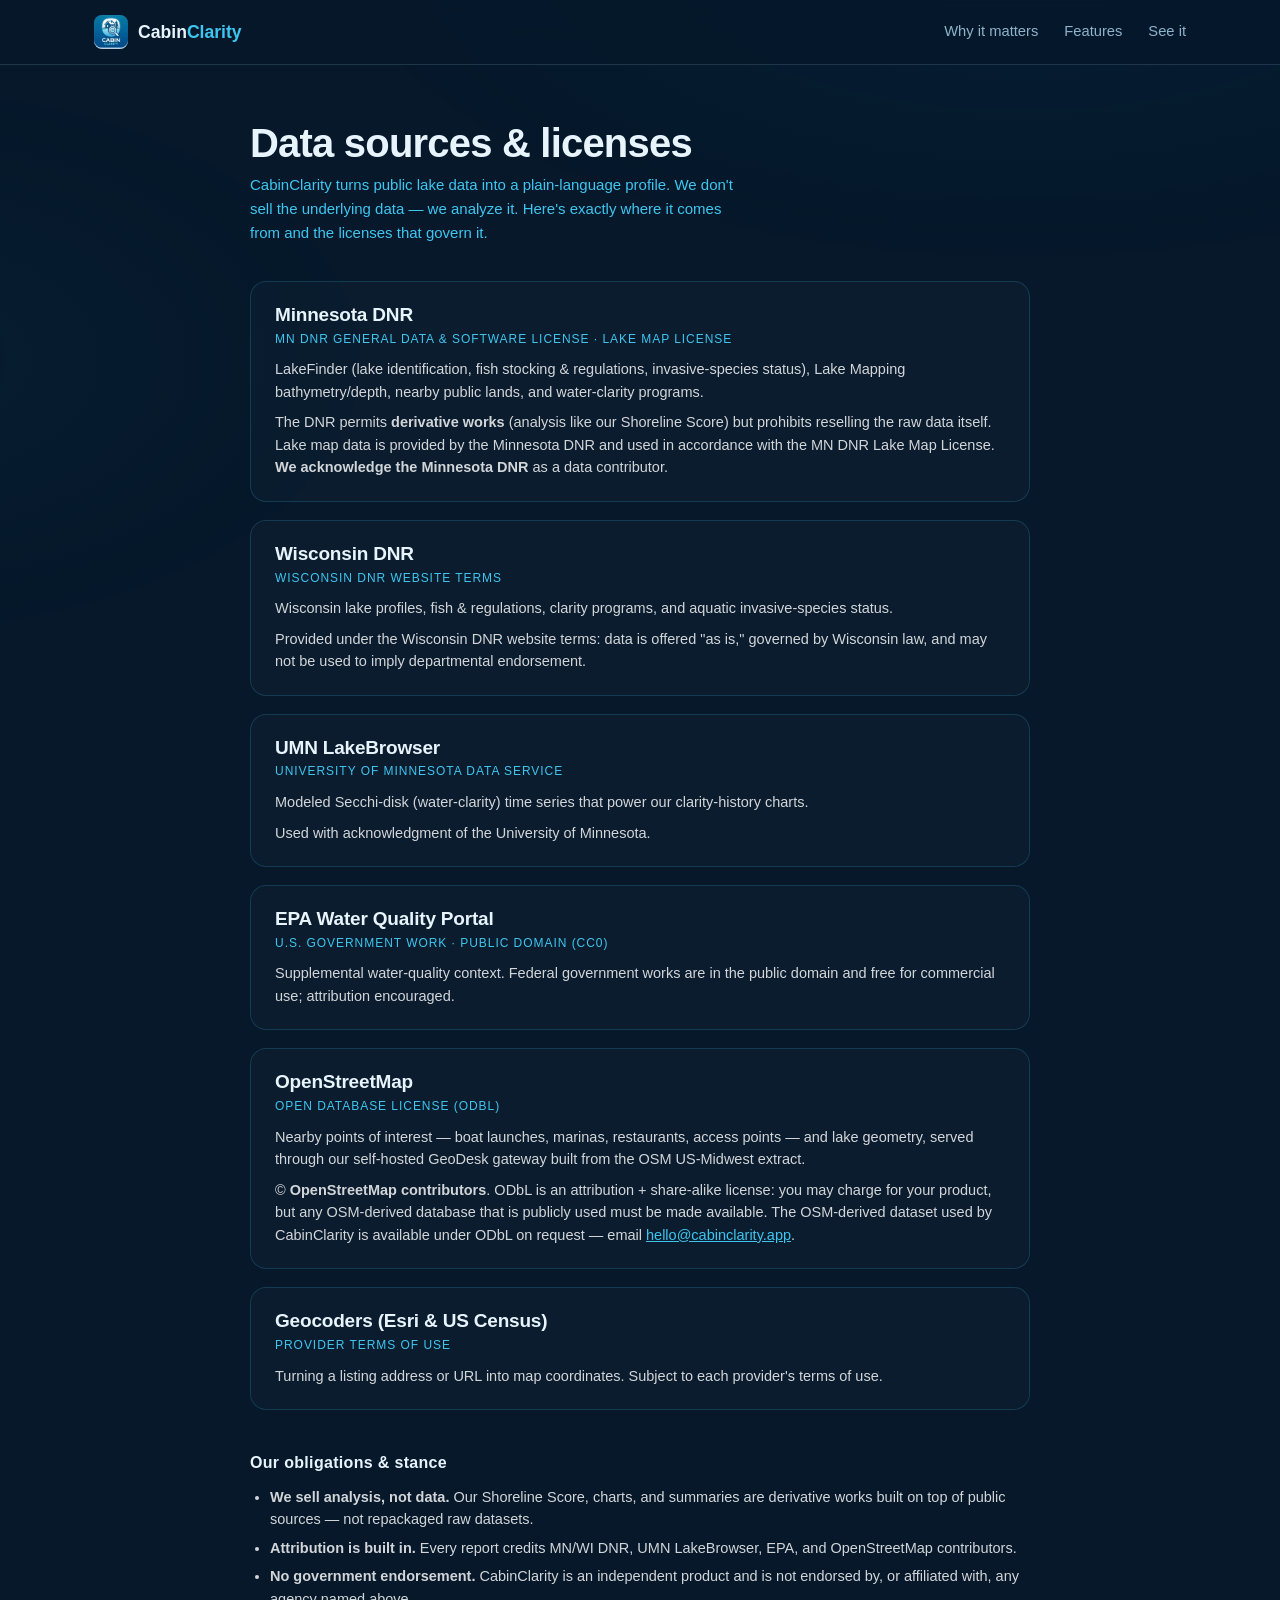
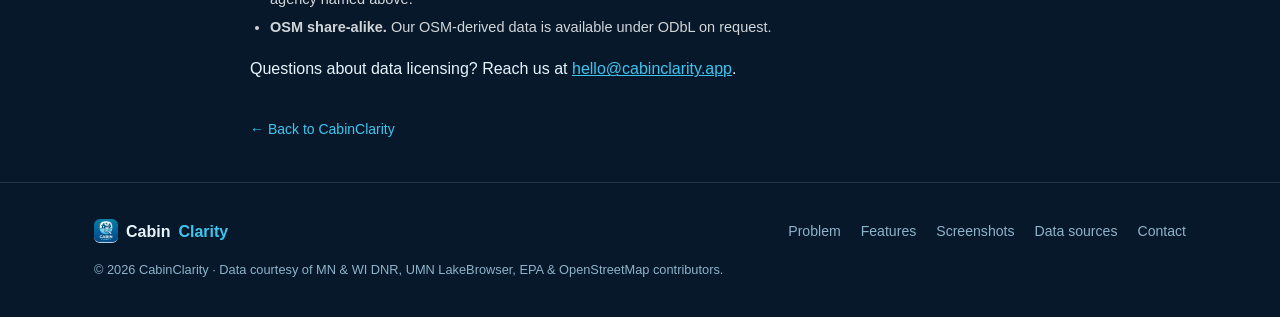
==== data-sources.html @ dcdeb523 "Add data-source attributions + Data sources & licenses page - Hero line, "Data from" strip, and foot" ====
<!doctype html>
<html lang="en" class="no-js">
  <head>
    <meta charset="UTF-8" />
    <meta
      name="viewport"
      content="width=device-width, initial-scale=1.0, viewport-fit=cover"
    />
    <title>Data sources &amp; licenses — CabinClarity</title>
    <meta
      name="description"
      content="Where CabinClarity gets its lake data, the licenses that govern it, and how we attribute and acknowledge each source."
    />
    <meta property="og:title" content="Data sources &amp; licenses — CabinClarity" />
    <meta
      property="og:description"
      content="Where CabinClarity gets its lake data and the licenses that govern it."
    />
    <meta property="og:type" content="website" />
    <meta property="og:url" content="https://cabinclarity.app/data-sources.html" />
    <meta
      property="og:image"
      content="https://cabinclarity.app/assets/icon.png"
    />
    <meta property="og:site_name" content="CabinClarity" />
    <link rel="canonical" href="https://cabinclarity.app/data-sources.html" />
    <link rel="icon" href="assets/favicon.png" type="image/png" />
    <link rel="apple-touch-icon" href="assets/icon.png" />
    <link rel="stylesheet" href="style.css" />
    <style>
      .doc {
        max-width: 820px;
        margin: 0 auto;
        padding: 56px 20px 40px;
      }
      .doc h1 {
        font-size: clamp(28px, 5vw, 40px);
        line-height: 1.1;
        margin: 0 0 8px;
        letter-spacing: -0.02em;
      }
      .doc .lede {
        color: var(--cyan, #3ec6f0);
        font-size: 15px;
        margin: 0 0 36px;
      }
      .source {
        border: 1px solid rgba(62, 198, 240, 0.18);
        border-radius: 16px;
        padding: 22px 24px;
        margin: 0 0 18px;
        background: rgba(255, 255, 255, 0.02);
      }
      .source h2 {
        margin: 0 0 4px;
        font-size: 19px;
        letter-spacing: -0.01em;
      }
      .source .lic {
        font-size: 12px;
        text-transform: uppercase;
        letter-spacing: 0.08em;
        color: var(--cyan, #3ec6f0);
        margin: 0 0 10px;
      }
      .source p {
        margin: 0 0 8px;
        font-size: 14.5px;
        line-height: 1.55;
        color: rgba(255, 255, 255, 0.82);
      }
      .source p:last-child {
        margin-bottom: 0;
      }
      .doc h3 {
        margin: 40px 0 10px;
        font-size: 16px;
        letter-spacing: 0.02em;
      }
      .doc ul {
        margin: 0 0 18px;
        padding-left: 20px;
      }
      .doc li {
        font-size: 14.5px;
        line-height: 1.55;
        color: rgba(255, 255, 255, 0.82);
        margin-bottom: 6px;
      }
      .doc a {
        color: var(--cyan, #3ec6f0);
      }
      .back {
        display: inline-block;
        margin-top: 36px;
        color: var(--cyan, #3ec6f0);
        font-size: 14px;
        text-decoration: none;
      }
    </style>
  </head>
  <body>
    <div class="noise" aria-hidden="true"></div>

    <header class="nav reveal">
      <div class="nav-inner container">
        <a class="brand" href="index.html" aria-label="CabinClarity home">
          <img
            src="assets/icon.png"
            alt=""
            width="34"
            height="34"
            class="brand-icon"
          />
          <span>Cabin<b>Clarity</b></span>
        </a>
        <nav aria-label="Primary">
          <a href="index.html#problem">Why it matters</a>
          <a href="index.html#features">Features</a>
          <a href="index.html#screens">See it</a>
        </nav>
      </div>
    </header>

    <main>
      <article class="doc">
        <h1>Data sources &amp; licenses</h1>
        <p class="lede">
          CabinClarity turns public lake data into a plain-language profile. We
          don't sell the underlying data — we analyze it. Here's exactly where
          it comes from and the licenses that govern it.
        </p>

        <section class="source">
          <h2>Minnesota DNR</h2>
          <p class="lic">MN DNR General Data &amp; Software License · Lake Map License</p>
          <p>
            LakeFinder (lake identification, fish stocking &amp; regulations,
            invasive-species status), Lake Mapping bathymetry/depth, nearby
            public lands, and water-clarity programs.
          </p>
          <p>
            The DNR permits <strong>derivative works</strong> (analysis like our
            Shoreline Score) but prohibits reselling the raw data itself. Lake
            map data is provided by the Minnesota DNR and used in accordance with
            the MN DNR Lake Map License. <strong>We acknowledge the Minnesota
            DNR</strong> as a data contributor.
          </p>
        </section>

        <section class="source">
          <h2>Wisconsin DNR</h2>
          <p class="lic">Wisconsin DNR website terms</p>
          <p>
            Wisconsin lake profiles, fish &amp; regulations, clarity programs,
            and aquatic invasive-species status.
          </p>
          <p>
            Provided under the Wisconsin DNR website terms: data is offered "as
            is," governed by Wisconsin law, and may not be used to imply
            departmental endorsement.
          </p>
        </section>

        <section class="source">
          <h2>UMN LakeBrowser</h2>
          <p class="lic">University of Minnesota data service</p>
          <p>
            Modeled Secchi-disk (water-clarity) time series that power our
            clarity-history charts.
          </p>
          <p>Used with acknowledgment of the University of Minnesota.</p>
        </section>

        <section class="source">
          <h2>EPA Water Quality Portal</h2>
          <p class="lic">U.S. Government work · public domain (CC0)</p>
          <p>
            Supplemental water-quality context. Federal government works are in
            the public domain and free for commercial use; attribution encouraged.
          </p>
        </section>

        <section class="source">
          <h2>OpenStreetMap</h2>
          <p class="lic">Open Database License (ODbL)</p>
          <p>
            Nearby points of interest — boat launches, marinas, restaurants,
            access points — and lake geometry, served through our self-hosted
            GeoDesk gateway built from the OSM US-Midwest extract.
          </p>
          <p>
            © <strong>OpenStreetMap contributors</strong>. ODbL is an
            attribution + share-alike license: you may charge for your product,
            but any OSM-derived database that is publicly used must be made
            available. The OSM-derived dataset used by CabinClarity is available
            under ODbL on request — email
            <a href="mailto:hello@cabinclarity.app">hello@cabinclarity.app</a>.
          </p>
        </section>

        <section class="source">
          <h2>Geocoders (Esri &amp; US Census)</h2>
          <p class="lic">Provider terms of use</p>
          <p>
            Turning a listing address or URL into map coordinates. Subject to
            each provider's terms of use.
          </p>
        </section>

        <h3>Our obligations &amp; stance</h3>
        <ul>
          <li>
            <strong>We sell analysis, not data.</strong> Our Shoreline Score,
            charts, and summaries are derivative works built on top of public
            sources — not repackaged raw datasets.
          </li>
          <li>
            <strong>Attribution is built in.</strong> Every report credits MN/WI
            DNR, UMN LakeBrowser, EPA, and OpenStreetMap contributors.
          </li>
          <li>
            <strong>No government endorsement.</strong> CabinClarity is an
            independent product and is not endorsed by, or affiliated with, any
            agency named above.
          </li>
          <li>
            <strong>OSM share-alike.</strong> Our OSM-derived data is available
            under ODbL on request.
          </li>
        </ul>

        <p>
          Questions about data licensing? Reach us at
          <a href="mailto:hello@cabinclarity.app">hello@cabinclarity.app</a>.
        </p>

        <a class="back" href="index.html">← Back to CabinClarity</a>
      </article>
    </main>

    <footer class="footer">
      <div class="container footer-inner">
        <div class="footer-brand">
          <img src="assets/icon.png" alt="" width="24" height="24" /> Cabin<b
            >Clarity</b
          >
        </div>
        <nav aria-label="Footer">
          <a href="index.html#problem">Problem</a>
          <a href="index.html#features">Features</a>
          <a href="index.html#screens">Screenshots</a>
          <a href="data-sources.html">Data sources</a>
          <a href="mailto:hello@cabinclarity.app">Contact</a>
        </nav>
        <small>
          © 2026 CabinClarity · Data courtesy of MN &amp; WI DNR, UMN
          LakeBrowser, EPA &amp; OpenStreetMap contributors.
        </small>
      </div>
    </footer>
  </body>
</html>
---- style.css ----
/* ============================================================
   CabinClarity marketing site — style.css
   Palette derived from assets/images/icon.png:
     navy    #06182A  (page background, deep water)
     brand   #04639A  (primary blue, icon base)
     cyan    #3EC6F0  (accent, icon highlight)
     ice     #BFE9FF  (subtle text/borders)
   No frameworks. No build step. Pure CSS.
   ============================================================ */

:root {
  --navy: #06182a;
  --navy-2: #0a2440;
  --brand: #04639a;
  --cyan: #3ec6f0;
  --ice: #bfe9ff;
  --text: #e8f4fc;
  --muted: #8fb3c9;
  --glass: rgba(255, 255, 255, 0.04);
  --glass-border: rgba(191, 233, 255, 0.14);
  --danger: #ff6b6b;
  --warn: #ffc24b;
  --radius: 18px;
  --container: 1140px;
  --font:
    -apple-system, BlinkMacSystemFont, "Segoe UI", Roboto, "Helvetica Neue",
    Arial, sans-serif;
}

* {
  margin: 0;
  padding: 0;
  box-sizing: border-box;
}

html {
  scroll-behavior: smooth;
  scroll-padding-top: 84px;
}

@media (prefers-reduced-motion: reduce) {
  html {
    scroll-behavior: auto;
  }
  *,
  *::before,
  *::after {
    animation-duration: 0.01ms !important;
    animation-iteration-count: 1 !important;
    transition-duration: 0.01ms !important;
  }
  .reveal {
    opacity: 1 !important;
    transform: none !important;
  }
}

body {
  font-family: var(--font);
  background: var(--navy);
  color: var(--text);
  line-height: 1.6;
  overflow-x: hidden;
  -webkit-font-smoothing: antialiased;
}

img {
  max-width: 100%;
  display: block;
}

.container {
  max-width: var(--container);
  margin: 0 auto;
  padding: 0 24px;
}
.container.narrow {
  max-width: 800px;
}
.center {
  text-align: center;
}

/* ---------- background texture ---------- */
.noise {
  position: fixed;
  inset: 0;
  z-index: 0;
  pointer-events: none;
  opacity: 0.35;
  background:
    radial-gradient(
      1200px 600px at 80% -10%,
      rgba(4, 99, 154, 0.28),
      transparent 60%
    ),
    radial-gradient(
      900px 500px at -10% 40%,
      rgba(62, 198, 240, 0.1),
      transparent 60%
    );
}

main {
  position: relative;
  z-index: 1;
}

/* ---------- typography ---------- */
h1 {
  font-size: clamp(2.4rem, 5.5vw, 4rem);
  line-height: 1.08;
  letter-spacing: -0.03em;
  font-weight: 800;
}
h2 {
  font-size: clamp(1.8rem, 4vw, 2.6rem);
  line-height: 1.15;
  letter-spacing: -0.02em;
  font-weight: 800;
}
h3 {
  font-size: 1.15rem;
  font-weight: 700;
  letter-spacing: -0.01em;
}

.gradient-text {
  background: linear-gradient(92deg, var(--cyan), var(--ice) 55%, var(--cyan));
  -webkit-background-clip: text;
  background-clip: text;
  -webkit-text-fill-color: transparent;
  color: transparent;
}

.lede {
  font-size: clamp(1.05rem, 1.8vw, 1.25rem);
  color: var(--muted);
  max-width: 60ch;
}
.lede.center {
  margin-inline: auto;
}

.eyebrow {
  display: inline-flex;
  align-items: center;
  gap: 8px;
  font-size: 0.8rem;
  font-weight: 700;
  letter-spacing: 0.14em;
  text-transform: uppercase;
  color: var(--cyan);
  margin-bottom: 12px;
}
.eyebrow.center {
  display: flex;
  justify-content: center;
}

.micro {
  font-size: 0.82rem;
  color: var(--muted);
  margin-top: 18px;
}

.pulse-dot {
  width: 8px;
  height: 8px;
  border-radius: 50%;
  background: var(--cyan);
  box-shadow: 0 0 0 0 rgba(62, 198, 240, 0.6);
  animation: pulse 2.2s infinite;
  display: inline-block;
  flex: none;
}
@keyframes pulse {
  0% {
    box-shadow: 0 0 0 0 rgba(62, 198, 240, 0.55);
  }
  70% {
    box-shadow: 0 0 0 10px rgba(62, 198, 240, 0);
  }
  100% {
    box-shadow: 0 0 0 0 rgba(62, 198, 240, 0);
  }
}

/* ---------- nav ---------- */
.nav {
  position: sticky;
  top: 0;
  z-index: 50;
  backdrop-filter: blur(14px);
  -webkit-backdrop-filter: blur(14px);
  background: rgba(6, 24, 42, 0.72);
  border-bottom: 1px solid var(--glass-border);
}
.nav-inner {
  display: flex;
  align-items: center;
  justify-content: space-between;
  height: 64px;
}
.brand {
  display: inline-flex;
  align-items: center;
  gap: 10px;
  color: var(--text);
  text-decoration: none;
  font-size: 1.1rem;
  font-weight: 600;
}
.brand b {
  color: var(--cyan);
  font-weight: 800;
}
.brand-icon {
  border-radius: 8px;
}
.nav nav {
  display: flex;
  gap: 26px;
}
.nav nav a {
  color: var(--muted);
  text-decoration: none;
  font-size: 0.92rem;
  font-weight: 500;
  transition: color 0.2s ease;
}
.nav nav a:hover {
  color: var(--cyan);
}
@media (max-width: 640px) {
  .nav nav {
    display: none;
  }
}

/* ---------- buttons ---------- */
.btn {
  display: inline-flex;
  align-items: center;
  gap: 8px;
  padding: 13px 26px;
  border-radius: 999px;
  font-size: 0.95rem;
  font-weight: 700;
  text-decoration: none;
  transition:
    transform 0.2s ease,
    box-shadow 0.2s ease,
    background 0.2s ease;
}
.btn:hover {
  transform: translateY(-2px);
}
.btn-primary {
  background: linear-gradient(135deg, var(--brand), #0a7dbf);
  color: #fff;
  box-shadow: 0 8px 28px rgba(4, 99, 154, 0.45);
}
.btn-primary:hover {
  box-shadow: 0 12px 36px rgba(62, 198, 240, 0.35);
}
.btn-ghost {
  color: var(--text);
  border: 1px solid var(--glass-border);
  background: var(--glass);
}
.btn-ghost:hover {
  border-color: var(--cyan);
  color: var(--cyan);
}
.btn-lg {
  padding: 16px 34px;
  font-size: 1.05rem;
}
.cta-row {
  display: flex;
  gap: 14px;
  flex-wrap: wrap;
  margin-top: 30px;
}
.cta-row.center {
  justify-content: center;
}

/* ---------- glass card base ---------- */
.glass {
  background: var(--glass);
  border: 1px solid var(--glass-border);
  border-radius: var(--radius);
  backdrop-filter: blur(8px);
  -webkit-backdrop-filter: blur(8px);
}

/* ---------- icons: corner badge chips ----------
   Icons are absolutely-positioned glass chips in each card's top-right
   corner, so titles run the full card width and no icon row eats space. */
.risk-icon svg,
.bento-icon svg,
.big-emoji svg {
  width: 22px;
  height: 22px;
}
.risk-card,
.audience-card {
  position: relative; /* anchors their chips */
}
/* NOTE: .bento-content must stay unpositioned so .bento-icon chips anchor
   to .bento-item's corner on BOTH square and wide cards. */
.risk-icon,
.bento-icon,
.big-emoji {
  color: var(--cyan);
  position: absolute;
  top: 18px;
  right: 18px;
  display: inline-flex;
  align-items: center;
  justify-content: center;
  width: 42px;
  height: 42px;
  border-radius: 12px;
  background: rgba(62, 198, 240, 0.08);
  border: 1px solid rgba(62, 198, 240, 0.25);
  box-shadow: 0 0 22px rgba(62, 198, 240, 0.12);
  transition:
    transform 0.25s ease,
    box-shadow 0.25s ease;
}
.risk-card:hover .risk-icon,
.bento-item:hover .bento-icon,
.audience-card:hover .big-emoji {
  transform: translateY(-2px) scale(1.05);
  box-shadow: 0 4px 28px rgba(62, 198, 240, 0.3);
}

/* ---------- sections (tight vertical rhythm) ---------- */
.section {
  padding: 64px 0;
  position: relative;
}
@media (max-width: 640px) {
  .section {
    padding: 48px 0;
  }
}

/* ---------- hero ---------- */
.hero {
  position: relative;
  padding: 84px 0 96px;
  overflow: hidden;
}
.hero-grid {
  display: grid;
  grid-template-columns: 1.15fr 0.85fr;
  gap: 48px;
  align-items: center;
  position: relative;
  z-index: 2;
}
@media (max-width: 900px) {
  .hero-grid {
    grid-template-columns: 1fr;
  }
  .phone-wrap {
    justify-self: center;
  }
}

.hero-bg {
  position: absolute;
  inset: 0;
  z-index: 0;
}
.orb {
  position: absolute;
  border-radius: 50%;
  filter: blur(90px);
  opacity: 0.5;
  animation: drift 14s ease-in-out infinite alternate;
}
.orb-a {
  width: 480px;
  height: 480px;
  background: rgba(4, 99, 154, 0.55);
  top: -120px;
  right: -80px;
}
.orb-b {
  width: 380px;
  height: 380px;
  background: rgba(62, 198, 240, 0.28);
  bottom: -140px;
  left: -100px;
  animation-delay: -5s;
}
.orb-c {
  width: 260px;
  height: 260px;
  background: rgba(10, 125, 191, 0.35);
  top: 30%;
  left: 35%;
  animation-delay: -9s;
}
@keyframes drift {
  from {
    transform: translate3d(0, 0, 0) scale(1);
  }
  to {
    transform: translate3d(40px, -30px, 0) scale(1.08);
  }
}

.waves {
  position: absolute;
  bottom: -2px;
  left: 0;
  width: 100%;
  height: 180px;
  opacity: 0.8;
}

.hero-copy {
  position: relative;
  z-index: 2;
}
.hero-copy .lede {
  margin-top: 22px;
}

/* ---------- phone mockup (pure CSS) ---------- */
.phone-wrap {
  position: relative;
  justify-self: end;
}
.phone-glow {
  position: absolute;
  inset: -8%;
  background: radial-gradient(
    closest-side,
    rgba(62, 198, 240, 0.22),
    transparent
  );
  z-index: 0;
  filter: blur(30px);
}
.phone {
  position: relative;
  z-index: 1;
  width: 290px;
  height: 590px;
  margin-inline: auto;
  border-radius: 44px;
  background: linear-gradient(160deg, #12365c, #0b2340);
  border: 1px solid rgba(191, 233, 255, 0.22);
  box-shadow:
    0 30px 80px rgba(0, 0, 0, 0.55),
    inset 0 1px 0 rgba(255, 255, 255, 0.12);
  padding: 14px;
  animation: floaty 7s ease-in-out infinite;
}
@keyframes floaty {
  0%,
  100% {
    transform: translateY(0);
  }
  50% {
    transform: translateY(-12px);
  }
}
.phone-notch {
  width: 96px;
  height: 26px;
  border-radius: 14px;
  background: #051523;
  margin: 2px auto 12px;
}
.phone-screen {
  background: linear-gradient(180deg, #071e33, #06182a);
  border-radius: 30px;
  height: calc(100% - 52px);
  padding: 16px;
  display: flex;
  flex-direction: column;
  gap: 12px;
  overflow: hidden;
  border: 1px solid rgba(191, 233, 255, 0.08);
}
.app-header {
  display: flex;
  align-items: center;
  justify-content: space-between;
}
.app-title {
  font-weight: 700;
  font-size: 0.95rem;
}
.chip {
  font-size: 0.6rem;
  font-weight: 800;
  letter-spacing: 0.08em;
  padding: 4px 10px;
  border-radius: 999px;
  display: inline-flex;
  align-items: center;
  gap: 5px;
}
.chip-live {
  background: rgba(62, 198, 240, 0.15);
  color: var(--cyan);
  border: 1px solid rgba(62, 198, 240, 0.35);
}

/* fake map */
.map-strip {
  position: relative;
  height: 130px;
  border-radius: 14px;
  overflow: hidden;
  background:
    radial-gradient(
      140px 90px at 55% 45%,
      rgba(4, 99, 154, 0.55),
      transparent 70%
    ),
    linear-gradient(180deg, #0a2c48, #082138);
  border: 1px solid rgba(191, 233, 255, 0.1);
}
.lake-shape {
  position: absolute;
  inset: 18% 12%;
  background: rgba(62, 198, 240, 0.18);
  border: 1.5px solid rgba(62, 198, 240, 0.5);
  border-radius: 46% 54% 58% 42% / 52% 44% 56% 48%;
  animation: morph 12s ease-in-out infinite alternate;
}
@keyframes morph {
  from {
    border-radius: 46% 54% 58% 42% / 52% 44% 56% 48%;
  }
  to {
    border-radius: 54% 46% 44% 56% / 46% 56% 44% 54%;
  }
}
.pin {
  position: absolute;
  left: var(--x);
  top: var(--y);
  width: 14px;
  height: 14px;
  border-radius: 50%;
  background: var(--cyan);
  border: 2.5px solid #fff;
  box-shadow: 0 0 12px rgba(62, 198, 240, 0.9);
  transform: translate(-50%, -50%);
}
.pin.small {
  width: 9px;
  height: 9px;
  opacity: 0.7;
  box-shadow: none;
}
.map-label {
  position: absolute;
  left: var(--x);
  top: var(--y);
  transform: translate(-50%, 0);
  font-size: 0.62rem;
  font-weight: 700;
  color: var(--ice);
  background: rgba(6, 24, 42, 0.8);
  padding: 2px 8px;
  border-radius: 999px;
  white-space: nowrap;
}

/* phone stats */
.stat-row {
  display: grid;
  grid-template-columns: 1.1fr 1fr 1fr;
  gap: 8px;
}
.stat {
  background: var(--glass);
  border: 1px solid var(--glass-border);
  border-radius: 12px;
  padding: 10px 8px;
  text-align: center;
  display: flex;
  flex-direction: column;
  gap: 2px;
}
.stat-num {
  font-size: 0.95rem;
  font-weight: 800;
  letter-spacing: -0.02em;
}
.stat-label {
  font-size: 0.58rem;
  color: var(--muted);
  text-transform: uppercase;
  letter-spacing: 0.06em;
}

.alert-card {
  background: rgba(255, 107, 107, 0.12);
  border: 1px solid rgba(255, 107, 107, 0.4);
  color: #ffb4b4;
  font-size: 0.78rem;
  font-weight: 600;
  border-radius: 12px;
  padding: 10px 12px;
}
.fish-chips {
  display: flex;
  flex-wrap: wrap;
  gap: 6px;
}
.fish-chips span {
  font-size: 0.66rem;
  font-weight: 600;
  color: var(--ice);
  background: rgba(62, 198, 240, 0.1);
  border: 1px solid rgba(62, 198, 240, 0.28);
  padding: 4px 10px;
  border-radius: 999px;
}
.app-footer-link {
  margin-top: auto;
  font-size: 0.68rem;
  color: var(--cyan);
  font-weight: 600;
  border-top: 1px solid var(--glass-border);
  padding-top: 10px;
}

/* ---------- Shoreline Score gauge (CSS-only) ---------- */
.gauge {
  position: relative;
  width: 100%;
  max-width: 220px;
  aspect-ratio: 2 / 1.15;
  margin-inline: auto;
  justify-self: center;
}
.gauge-arc {
  position: absolute;
  inset: 0 0 0 0;
  border-radius: 220px 220px 0 0;
  background: conic-gradient(
    from -90deg at 50% 100%,
    var(--brand) 0deg 108deg,
    #1d7fb4 108deg 180deg,
    var(--cyan) 180deg 180deg
  );
  mask: radial-gradient(circle at 50% 100%, transparent 52%, #000 53%);
  -webkit-mask: radial-gradient(circle at 50% 100%, transparent 52%, #000 53%);
}
.gauge-needle {
  position: absolute;
  left: 50%;
  bottom: 0;
  width: 2.5px;
  height: 55%;
  background: var(--ice);
  transform-origin: bottom center;
  transform: translateX(-50%) rotate(60deg);
  border-radius: 2px;
}
.gauge-needle::after {
  content: "";
  position: absolute;
  bottom: -5px;
  left: 50%;
  width: 12px;
  height: 12px;
  border-radius: 50%;
  background: var(--ice);
  transform: translateX(-50%);
}
.gauge-readout {
  position: absolute;
  left: 50%;
  bottom: 6px;
  transform: translateX(-50%);
  text-align: center;
  line-height: 1;
}
.gauge-readout b {
  font-size: 2.4rem;
  font-weight: 800;
  color: var(--text);
  letter-spacing: -0.03em;
}
.gauge-readout span {
  display: block;
  margin-top: 3px;
  font-size: 0.68rem;
  color: var(--muted);
  font-weight: 600;
  text-transform: uppercase;
  letter-spacing: 0.08em;
}
.gauge em {
  position: absolute;
  left: 0;
  right: 0;
  bottom: -20px;
  text-align: center;
  font-style: normal;
  font-size: 0.62rem;
  font-weight: 700;
  color: var(--cyan);
  text-transform: uppercase;
  letter-spacing: 0.12em;
}

/* ---------- proof strip ---------- */
.proof {
  border-block: 1px solid var(--glass-border);
  background: rgba(10, 36, 64, 0.35);
  padding: 22px 0;
}
.proof-inner {
  display: flex;
  flex-wrap: wrap;
  align-items: center;
  justify-content: center;
  gap: 10px 18px;
  font-size: 0.88rem;
  color: var(--muted);
}
.proof-inner strong {
  color: var(--ice);
  font-weight: 700;
}

/* ---------- problem ---------- */
.risk-list {
  display: grid;
  grid-template-columns: repeat(auto-fit, minmax(280px, 1fr));
  gap: 18px;
  margin-top: 36px;
}
.risk-card {
  padding: 28px;
}
.risk-card h3 {
  margin-bottom: 8px;
  color: var(--cyan);
  padding-right: 52px; /* clear the corner icon chip */
}
.risk-card p {
  color: var(--muted);
  font-size: 0.95rem;
}

/* ---------- bento ---------- */
.bento {
  display: grid;
  grid-template-columns: repeat(3, 1fr);
  gap: 18px;
  margin-top: 40px;
}
.bento-item {
  padding: 30px;
  position: relative;
  overflow: hidden;
  transition:
    transform 0.25s ease,
    border-color 0.25s ease;
}
.bento-item:hover {
  transform: translateY(-4px);
  border-color: rgba(62, 198, 240, 0.45);
}
.bento-item.wide {
  grid-column: span 2;
}
/* Leftover single cell flows after the last wide card */
.bento-item.solo {
  grid-column: auto;
}
@media (max-width: 900px) {
  .bento {
    grid-template-columns: 1fr 1fr;
  }
  .bento-item.wide {
    grid-column: span 2;
  }
  .bento-item.solo {
    grid-column: 1 / -1;
    text-align: center;
  }
}
@media (max-width: 640px) {
  .bento {
    grid-template-columns: 1fr;
  }
  .bento-item.wide {
    grid-column: span 1;
  }
  .bento-item.solo {
    grid-column: auto;
    text-align: left;
  }
}

.bento-item h3 {
  margin-bottom: 8px;
  padding-right: 52px; /* clear the corner icon chip */
  color: var(--cyan);
}
.bento-item p {
  color: var(--muted);
  font-size: 0.93rem;
}
.bento-item.wide {
  display: grid;
  grid-template-columns: 1.1fr 0.9fr;
  gap: 24px;
  align-items: start; /* headers top-align with the icon chip, like square cards */
}
/* Wide-card visual (gauge/chart/map) lives in the right column under the
   icon chip — margin (not padding: border-box keeps bg at the box top)
   so the visible top edge clears the chip zone (18px + 42px chip). */
.bento-item.wide > :last-child {
  margin-top: 32px;
}
@media (max-width: 640px) {
  .bento-item.wide > :last-child {
    margin-top: 0;
  }
}
@media (max-width: 640px) {
  .bento-item.wide {
    grid-template-columns: 1fr;
  }
}

/* Fake report document (Share-ready lake reports card) */
.mini-doc {
  display: flex;
  flex-direction: column;
  gap: 8px;
  padding: 18px;
  background: linear-gradient(180deg, #0a2c48, #082138);
  border: 1px solid var(--glass-border);
  border-radius: 12px;
  margin-top: 32px;
}
.mini-doc i {
  display: block;
  height: 7px;
  border-radius: 4px;
  background: rgba(191, 233, 255, 0.18);
}
.mini-doc i.doc-title {
  width: 55%;
  height: 11px;
  background: var(--cyan);
  opacity: 0.85;
  margin-bottom: 4px;
}
.mini-doc i.doc-score {
  width: 38%;
  height: 14px;
  background: rgba(62, 198, 240, 0.55);
  margin: 6px 0;
}
.mini-doc i:nth-of-type(2) {
  width: 92%;
}
.mini-doc i:nth-of-type(3) {
  width: 85%;
}
.mini-doc i:nth-of-type(4) {
  width: 90%;
}
.mini-doc i:nth-of-type(6) {
  width: 88%;
}
.mini-doc i:nth-of-type(7) {
  width: 70%;
}
.chart {
  display: flex;
  align-items: flex-end;
  gap: 6px;
  height: 130px;
  padding: 12px;
  background: rgba(6, 24, 42, 0.6);
  border: 1px solid var(--glass-border);
  border-radius: 12px;
  position: relative;
}
.chart span {
  flex: 1;
  height: var(--v);
  background: linear-gradient(180deg, var(--cyan), var(--brand));
  border-radius: 4px 4px 0 0;
  min-width: 8px;
  transform-origin: bottom;
  animation: grow 1s cubic-bezier(0.2, 0.7, 0.3, 1) both;
}
.chart span:nth-child(2) {
  animation-delay: 0.06s;
}
.chart span:nth-child(3) {
  animation-delay: 0.12s;
}
.chart span:nth-child(4) {
  animation-delay: 0.18s;
}
.chart span:nth-child(5) {
  animation-delay: 0.24s;
}
.chart span:nth-child(6) {
  animation-delay: 0.3s;
}
.chart span:nth-child(7) {
  animation-delay: 0.36s;
}
.chart span:nth-child(8) {
  animation-delay: 0.42s;
}
.chart span:nth-child(9) {
  animation-delay: 0.48s;
}
@keyframes grow {
  from {
    transform: scaleY(0);
  }
  to {
    transform: scaleY(1);
  }
}
.chart em {
  position: absolute;
  right: 10px;
  top: 6px;
  font-size: 0.6rem;
  font-style: normal;
  font-weight: 700;
  color: var(--cyan);
  letter-spacing: 0.1em;
  text-transform: uppercase;
}

/* fake mini map */
.mini-map {
  position: relative;
  height: 150px;
  background: linear-gradient(180deg, #0a2c48, #082138);
  border: 1px solid var(--glass-border);
  border-radius: 12px;
  overflow: hidden;
}
.polygon {
  position: absolute;
  border: 1.5px solid rgba(62, 198, 240, 0.55);
  background: rgba(62, 198, 240, 0.14);
}
.polygon.p1 {
  left: 10%;
  top: 18%;
  width: 46%;
  height: 58%;
  border-radius: 58% 42% 55% 45% / 48% 55% 45% 52%;
}
.polygon.p2 {
  left: 62%;
  top: 12%;
  width: 28%;
  height: 34%;
  border-radius: 45% 55% 48% 52% / 55% 45% 58% 42%;
}
.polygon.p3 {
  left: 58%;
  top: 56%;
  width: 34%;
  height: 32%;
  border-radius: 52% 48% 44% 56% / 46% 52% 48% 54%;
}

/* tag chips */
.taglist {
  list-style: none;
  display: flex;
  flex-wrap: wrap;
  gap: 7px;
  margin-top: 16px;
}
.taglist li {
  font-size: 0.72rem;
  font-weight: 600;
  padding: 5px 12px;
  border-radius: 999px;
  background: rgba(191, 233, 255, 0.08);
  border: 1px solid var(--glass-border);
  color: var(--ice);
}
.taglist li.danger {
  background: rgba(255, 107, 107, 0.12);
  border-color: rgba(255, 107, 107, 0.45);
  color: #ffb4b4;
}
.taglist li.warn {
  background: rgba(255, 194, 75, 0.1);
  border-color: rgba(255, 194, 75, 0.4);
  color: #ffd98f;
}

/* ---------- audience ---------- */
.audience {
  background: linear-gradient(
    180deg,
    transparent,
    rgba(4, 99, 154, 0.12),
    transparent
  );
}
.audience-grid {
  display: grid;
  grid-template-columns: repeat(auto-fit, minmax(300px, 1fr));
  gap: 18px;
  margin-top: 40px;
}
.audience-card {
  padding: 32px;
}
.audience-card.full {
  grid-column: span 2; /* 2-col card beside 'Why lake knowledge matters' */
  text-align: left;
}
@media (max-width: 700px) {
  .audience-card.full {
    grid-column: span 1;
  }
}
.audience-card h3 {
  margin-bottom: 10px;
  color: var(--cyan);
  font-size: 1.05rem;
  text-transform: uppercase;
  padding-right: 52px; /* clear the corner icon chip */
  letter-spacing: 0.08em;
}
.audience-card p,
.audience-card li {
  color: var(--muted);
  font-size: 0.96rem;
}
.audience-card ul {
  list-style: none;
  display: flex;
  flex-direction: column;
  gap: 12px;
}
.audience-card li::before {
  content: "→ ";
  color: var(--cyan);
  font-weight: 700;
}
.audience-card b {
  color: var(--text);
}

/* ---------- screenshots ---------- */
.shot-grid {
  display: grid;
  grid-template-columns: repeat(auto-fit, minmax(240px, 1fr));
  gap: 18px;
  margin-top: 40px;
}
.shot {
  overflow: hidden;
  transition: transform 0.25s ease;
}
.shot:hover {
  transform: translateY(-4px);
}
.shot figcaption {
  padding: 14px 18px;
  font-size: 0.85rem;
  font-weight: 600;
  color: var(--ice);
  border-bottom: 1px solid var(--glass-border);
}
.shot-img {
  aspect-ratio: 9 / 17;
  max-height: 380px;
  width: 100%;
}
.shot-img.placeholder {
  display: flex;
  align-items: center;
  justify-content: center;
  background:
    repeating-linear-gradient(
      45deg,
      rgba(62, 198, 240, 0.04) 0 12px,
      transparent 12px 24px
    ),
    rgba(6, 24, 42, 0.5);
  border: 1.5px dashed rgba(62, 198, 240, 0.35);
  border-radius: 0 0 var(--radius) var(--radius);
}
.shot-img.placeholder span {
  color: var(--muted);
  font-size: 0.82rem;
  text-align: center;
  padding: 12px;
}
.shot-img.placeholder code {
  color: var(--cyan);
}
.shot-img:not(.placeholder) {
  object-fit: cover;
  object-position: top;
}

/* ---------- final CTA ---------- */
.final-cta {
  background:
    radial-gradient(
      600px 300px at 50% 110%,
      rgba(4, 99, 154, 0.5),
      transparent 70%
    ),
    rgba(10, 36, 64, 0.3);
  border-top: 1px solid var(--glass-border);
  text-align: center;
}
.final-cta h2 {
  margin-bottom: 14px;
}
.final-cta .lede {
  margin: 0 auto 8px;
}

/* ---------- footer ---------- */
.footer {
  border-top: 1px solid var(--glass-border);
  padding: 36px 0;
  position: relative;
  z-index: 1;
}
.footer-inner {
  display: flex;
  flex-wrap: wrap;
  align-items: center;
  justify-content: space-between;
  gap: 16px;
}
.footer-brand {
  display: inline-flex;
  align-items: center;
  gap: 8px;
  font-weight: 600;
}
.footer-brand b {
  color: var(--cyan);
}
.footer-brand img {
  border-radius: 6px;
}
.footer nav {
  display: flex;
  gap: 20px;
  flex-wrap: wrap;
}
.footer a {
  color: var(--muted);
  text-decoration: none;
  font-size: 0.88rem;
}
.footer a:hover {
  color: var(--cyan);
}
.footer small {
  color: var(--muted);
  font-size: 0.8rem;
  width: 100%;
}

/* ---------- reveal-on-scroll ---------- */
.reveal {
  opacity: 0;
  transform: translateY(24px);
  transition:
    opacity 0.7s ease,
    transform 0.7s cubic-bezier(0.2, 0.7, 0.3, 1);
}
.reveal.visible {
  opacity: 1;
  transform: translateY(0);
}
/* no-JS fallback: show everything */
.no-js .reveal {
  opacity: 1;
  transform: none;
}
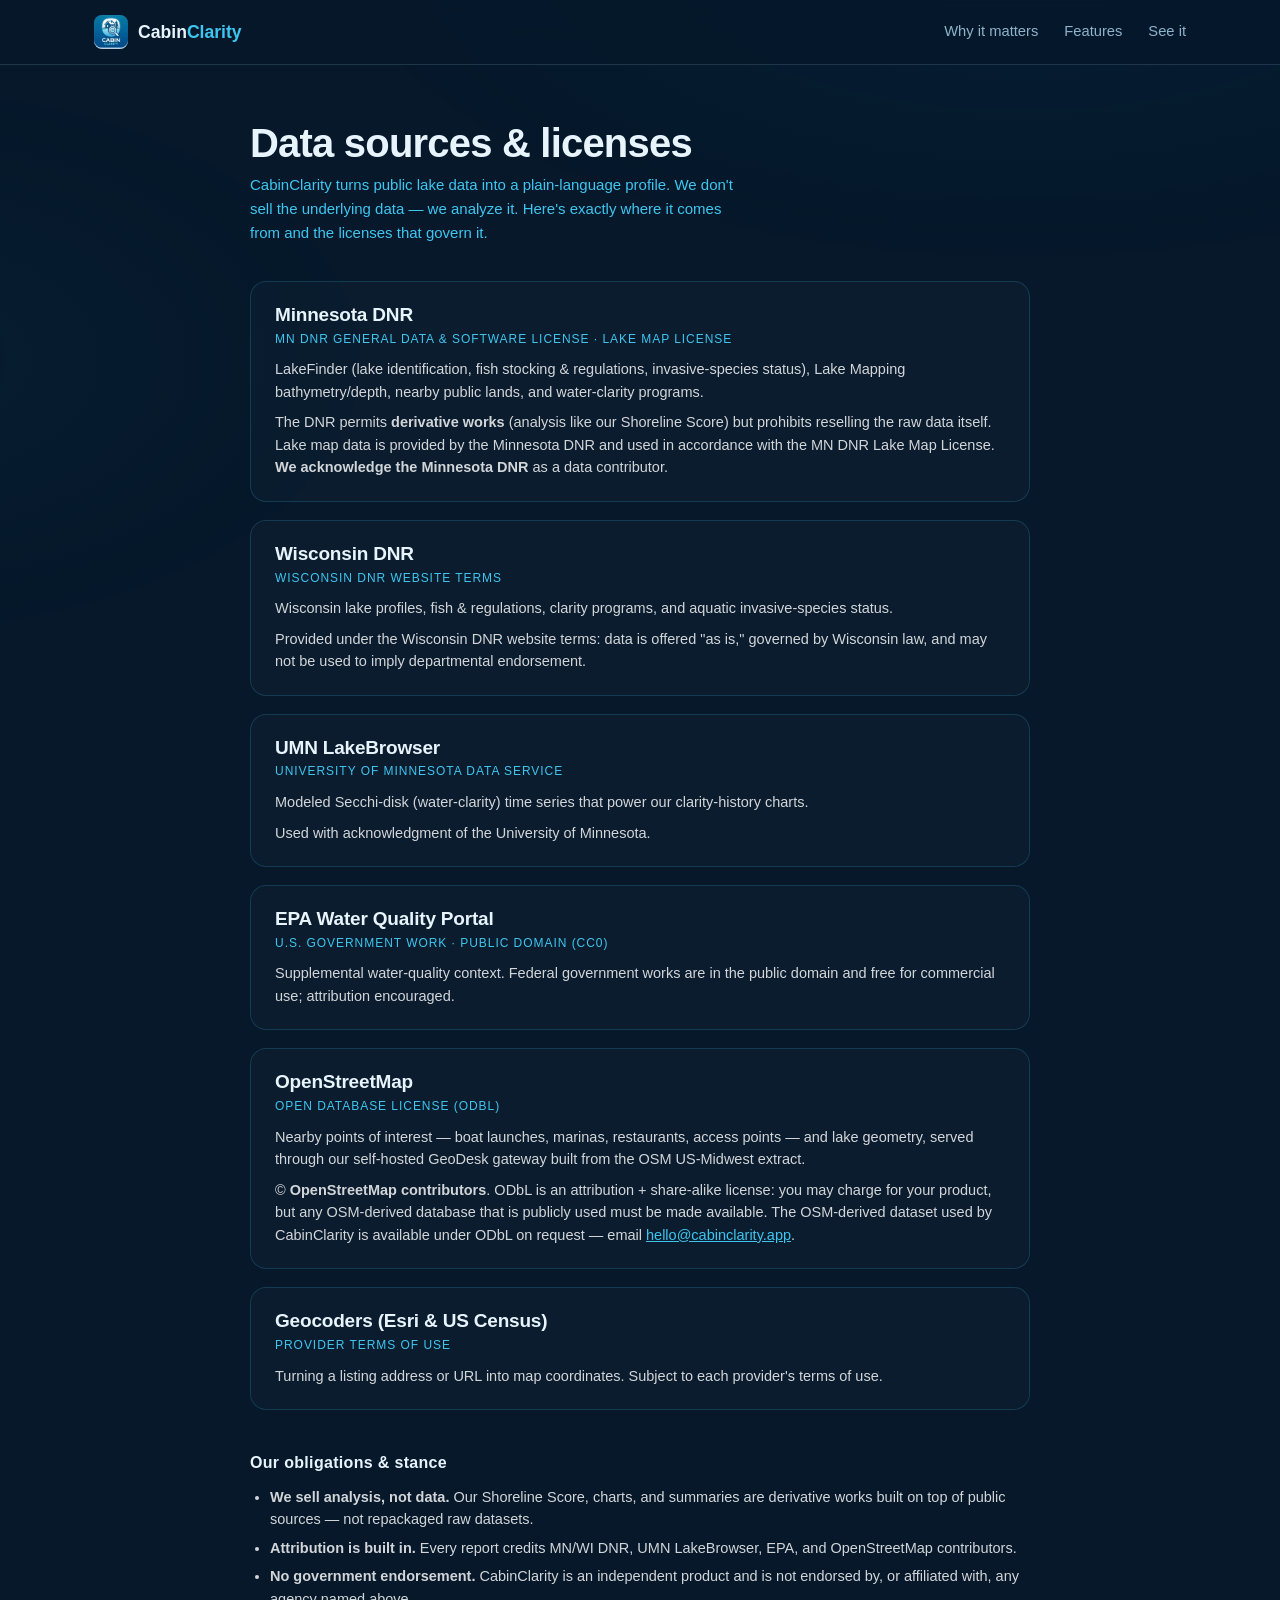
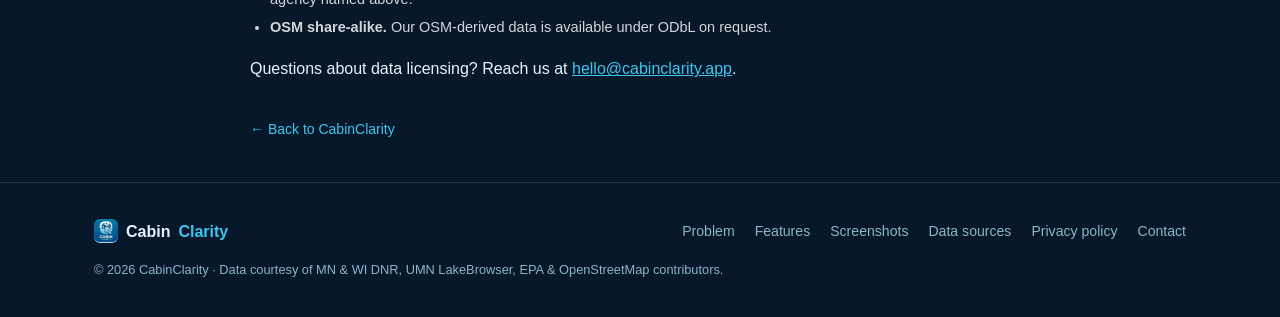
==== commit 008c6bb5: "adding privacy policy" ====
--- a/data-sources.html
+++ b/data-sources.html
@@ -251,6 +251,7 @@
           <a href="index.html#features">Features</a>
           <a href="index.html#screens">Screenshots</a>
           <a href="data-sources.html">Data sources</a>
+          <a href="privacy.html">Privacy policy</a>
           <a href="mailto:hello@cabinclarity.app">Contact</a>
         </nav>
         <small>
--- a/style.css
+++ b/style.css
@@ -1092,11 +1092,6 @@
   color: var(--ice);
   border-bottom: 1px solid var(--glass-border);
 }
-.shot-img {
-  aspect-ratio: 9 / 17;
-  max-height: 380px;
-  width: 100%;
-}
 .shot-img.placeholder {
   display: flex;
   align-items: center;
@@ -1120,9 +1115,12 @@
 .shot-img.placeholder code {
   color: var(--cyan);
 }
-.shot-img:not(.placeholder) {
+.shot-img img {
+  width: 100%;
+  height: 100%;
   object-fit: cover;
   object-position: top;
+  border-radius: 0 0 var(--radius) var(--radius);
 }
 
 /* ---------- final CTA ---------- */
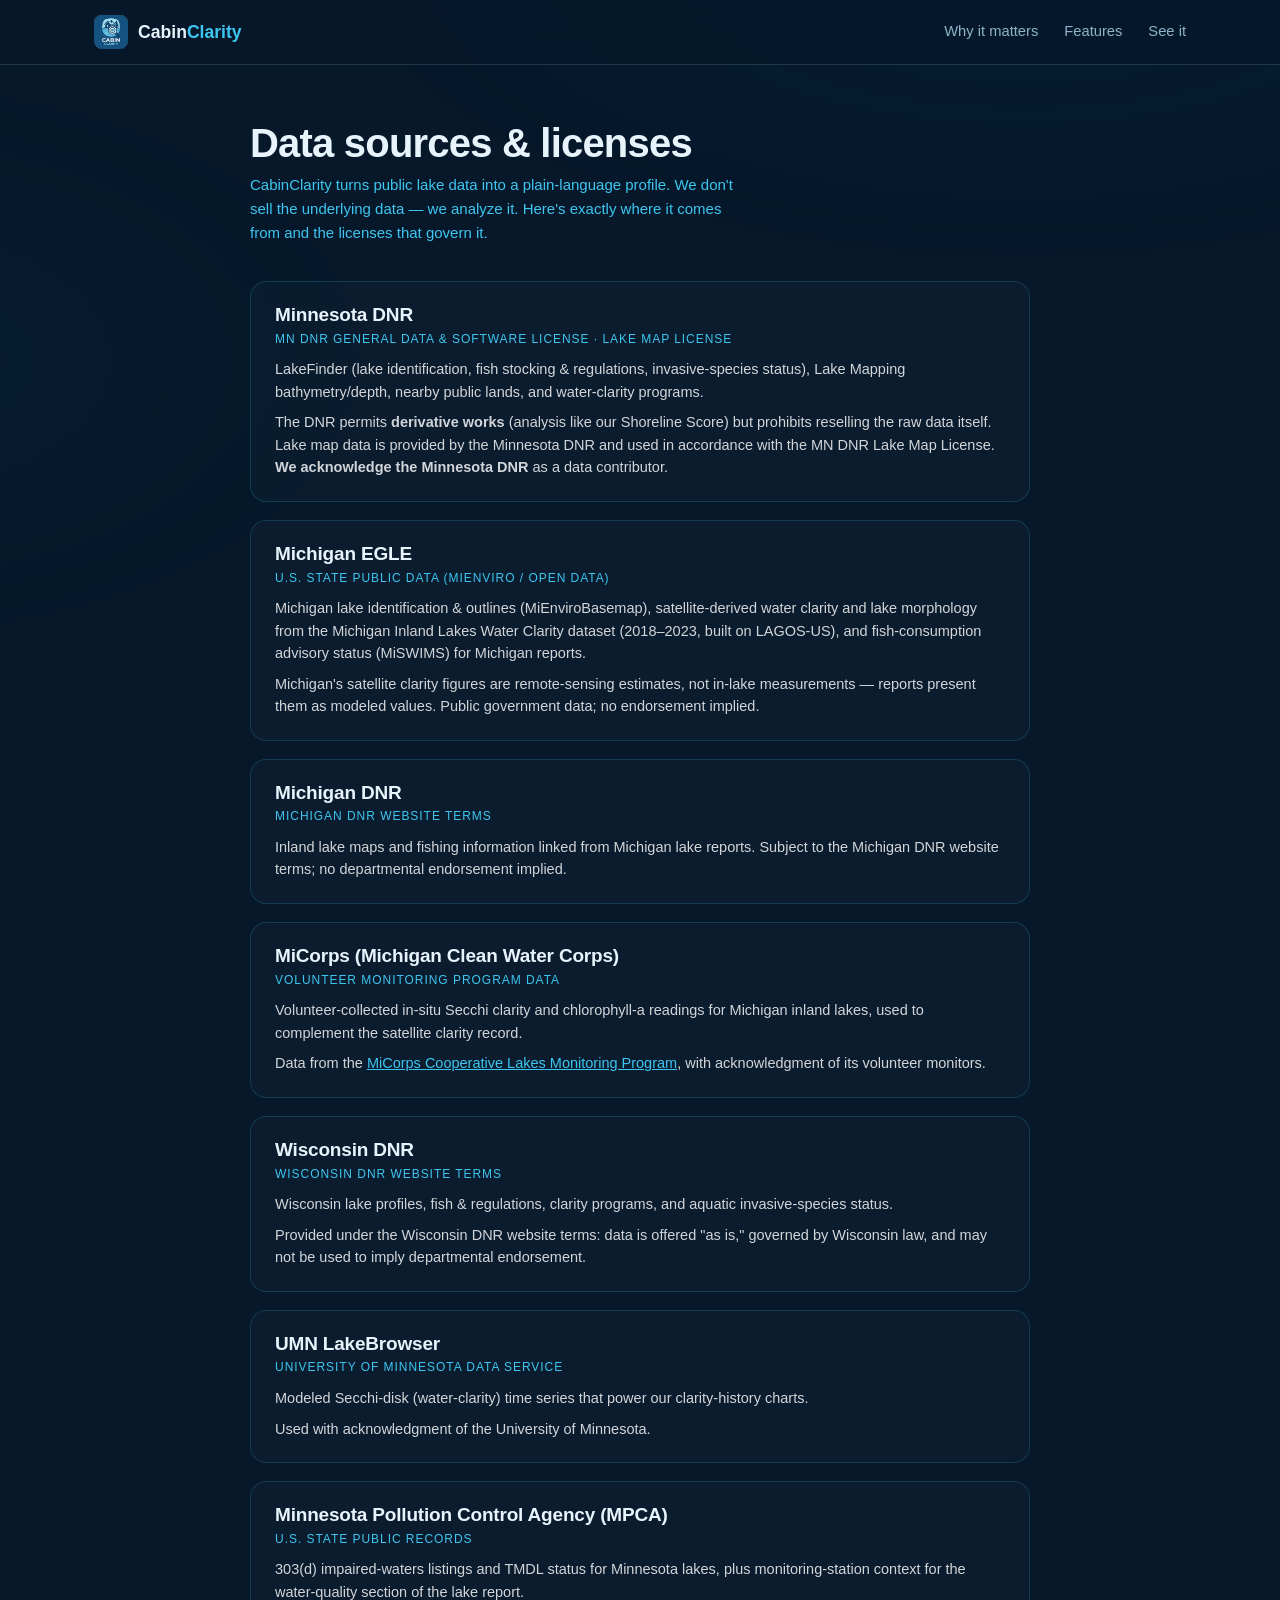
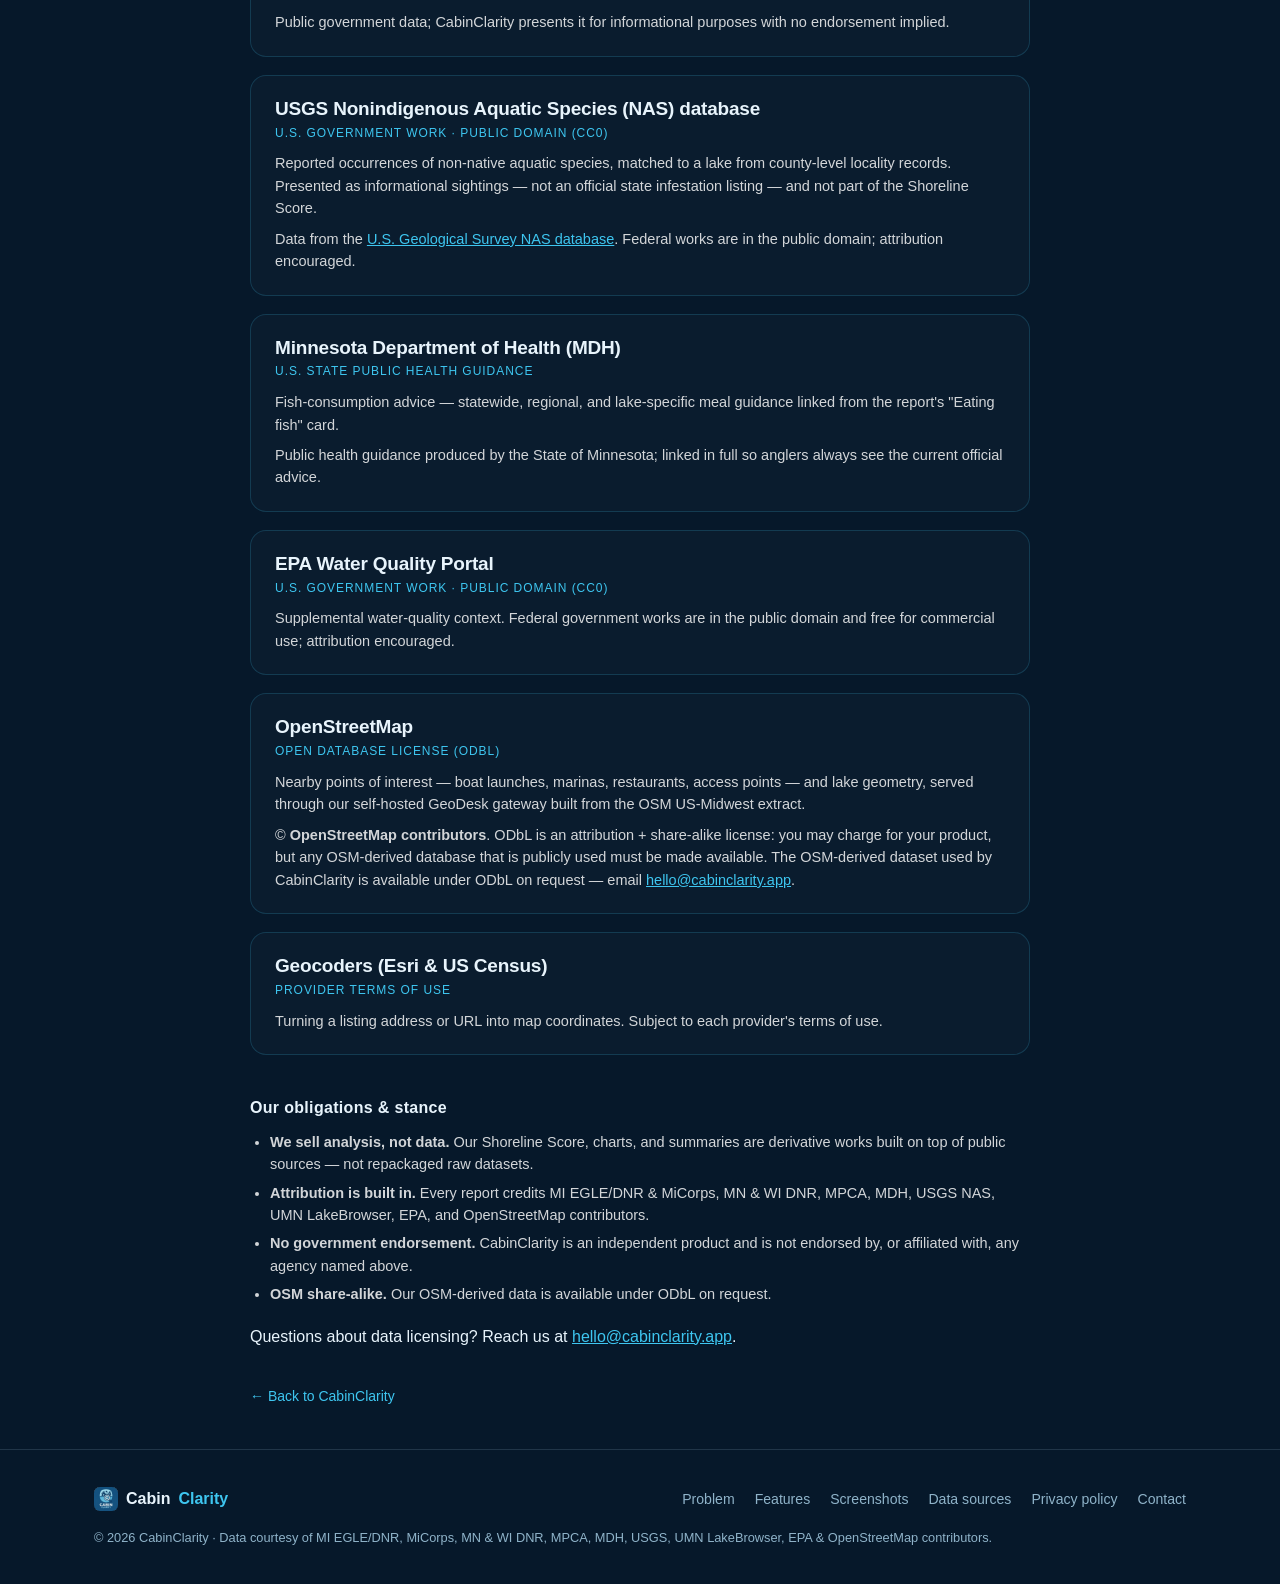
==== commit 73f62f9d: "adding michigan attribution" ====
--- a/data-sources.html
+++ b/data-sources.html
@@ -149,6 +149,49 @@
         </section>
 
         <section class="source">
+          <h2>Michigan EGLE</h2>
+          <p class="lic">U.S. state public data (MiEnviro / open data)</p>
+          <p>
+            Michigan lake identification &amp; outlines (MiEnviroBasemap),
+            satellite-derived water clarity and lake morphology from the
+            Michigan Inland Lakes Water Clarity dataset (2018–2023, built on
+            LAGOS-US), and fish-consumption advisory status (MiSWIMS) for
+            Michigan reports.
+          </p>
+          <p>
+            Michigan's satellite clarity figures are remote-sensing estimates,
+            not in-lake measurements — reports present them as modeled values.
+            Public government data; no endorsement implied.
+          </p>
+        </section>
+
+        <section class="source">
+          <h2>Michigan DNR</h2>
+          <p class="lic">Michigan DNR website terms</p>
+          <p>
+            Inland lake maps and fishing information linked from Michigan lake
+            reports. Subject to the Michigan DNR website terms; no
+            departmental endorsement implied.
+          </p>
+        </section>
+
+        <section class="source">
+          <h2>MiCorps (Michigan Clean Water Corps)</h2>
+          <p class="lic">Volunteer monitoring program data</p>
+          <p>
+            Volunteer-collected in-situ Secchi clarity and chlorophyll-a
+            readings for Michigan inland lakes, used to complement the
+            satellite clarity record.
+          </p>
+          <p>
+            Data from the
+            <a href="https://micorps.net/" rel="noopener">MiCorps Cooperative
+            Lakes Monitoring Program</a>, with acknowledgment of its volunteer
+            monitors.
+          </p>
+        </section>
+
+        <section class="source">
           <h2>Wisconsin DNR</h2>
           <p class="lic">Wisconsin DNR website terms</p>
           <p>
@@ -170,6 +213,50 @@
             clarity-history charts.
           </p>
           <p>Used with acknowledgment of the University of Minnesota.</p>
+        </section>
+
+        <section class="source">
+          <h2>Minnesota Pollution Control Agency (MPCA)</h2>
+          <p class="lic">U.S. state public records</p>
+          <p>
+            303(d) impaired-waters listings and TMDL status for Minnesota
+            lakes, plus monitoring-station context for the water-quality
+            section of the lake report.
+          </p>
+          <p>
+            Public government data; CabinClarity presents it for
+            informational purposes with no endorsement implied.
+          </p>
+        </section>
+
+        <section class="source">
+          <h2>USGS Nonindigenous Aquatic Species (NAS) database</h2>
+          <p class="lic">U.S. Government work · public domain (CC0)</p>
+          <p>
+            Reported occurrences of non-native aquatic species, matched to a
+            lake from county-level locality records. Presented as
+            informational sightings — not an official state infestation
+            listing — and not part of the Shoreline Score.
+          </p>
+          <p>
+            Data from the
+            <a href="https://nas.er.usgs.gov/" rel="noopener">U.S. Geological
+            Survey NAS database</a>. Federal works are in the public domain;
+            attribution encouraged.
+          </p>
+        </section>
+
+        <section class="source">
+          <h2>Minnesota Department of Health (MDH)</h2>
+          <p class="lic">U.S. state public health guidance</p>
+          <p>
+            Fish-consumption advice — statewide, regional, and lake-specific
+            meal guidance linked from the report's "Eating fish" card.
+          </p>
+          <p>
+            Public health guidance produced by the State of Minnesota; linked
+            in full so anglers always see the current official advice.
+          </p>
         </section>
 
         <section class="source">
@@ -216,8 +303,9 @@
             sources — not repackaged raw datasets.
           </li>
           <li>
-            <strong>Attribution is built in.</strong> Every report credits MN/WI
-            DNR, UMN LakeBrowser, EPA, and OpenStreetMap contributors.
+            <strong>Attribution is built in.</strong> Every report credits
+            MI EGLE/DNR &amp; MiCorps, MN &amp; WI DNR, MPCA, MDH, USGS NAS,
+            UMN LakeBrowser, EPA, and OpenStreetMap contributors.
           </li>
           <li>
             <strong>No government endorsement.</strong> CabinClarity is an
@@ -255,8 +343,9 @@
           <a href="mailto:hello@cabinclarity.app">Contact</a>
         </nav>
         <small>
-          © 2026 CabinClarity · Data courtesy of MN &amp; WI DNR, UMN
-          LakeBrowser, EPA &amp; OpenStreetMap contributors.
+          © 2026 CabinClarity · Data courtesy of MI EGLE/DNR, MiCorps, MN
+          &amp; WI DNR, MPCA, MDH, USGS, UMN LakeBrowser, EPA &amp;
+          OpenStreetMap contributors.
         </small>
       </div>
     </footer>
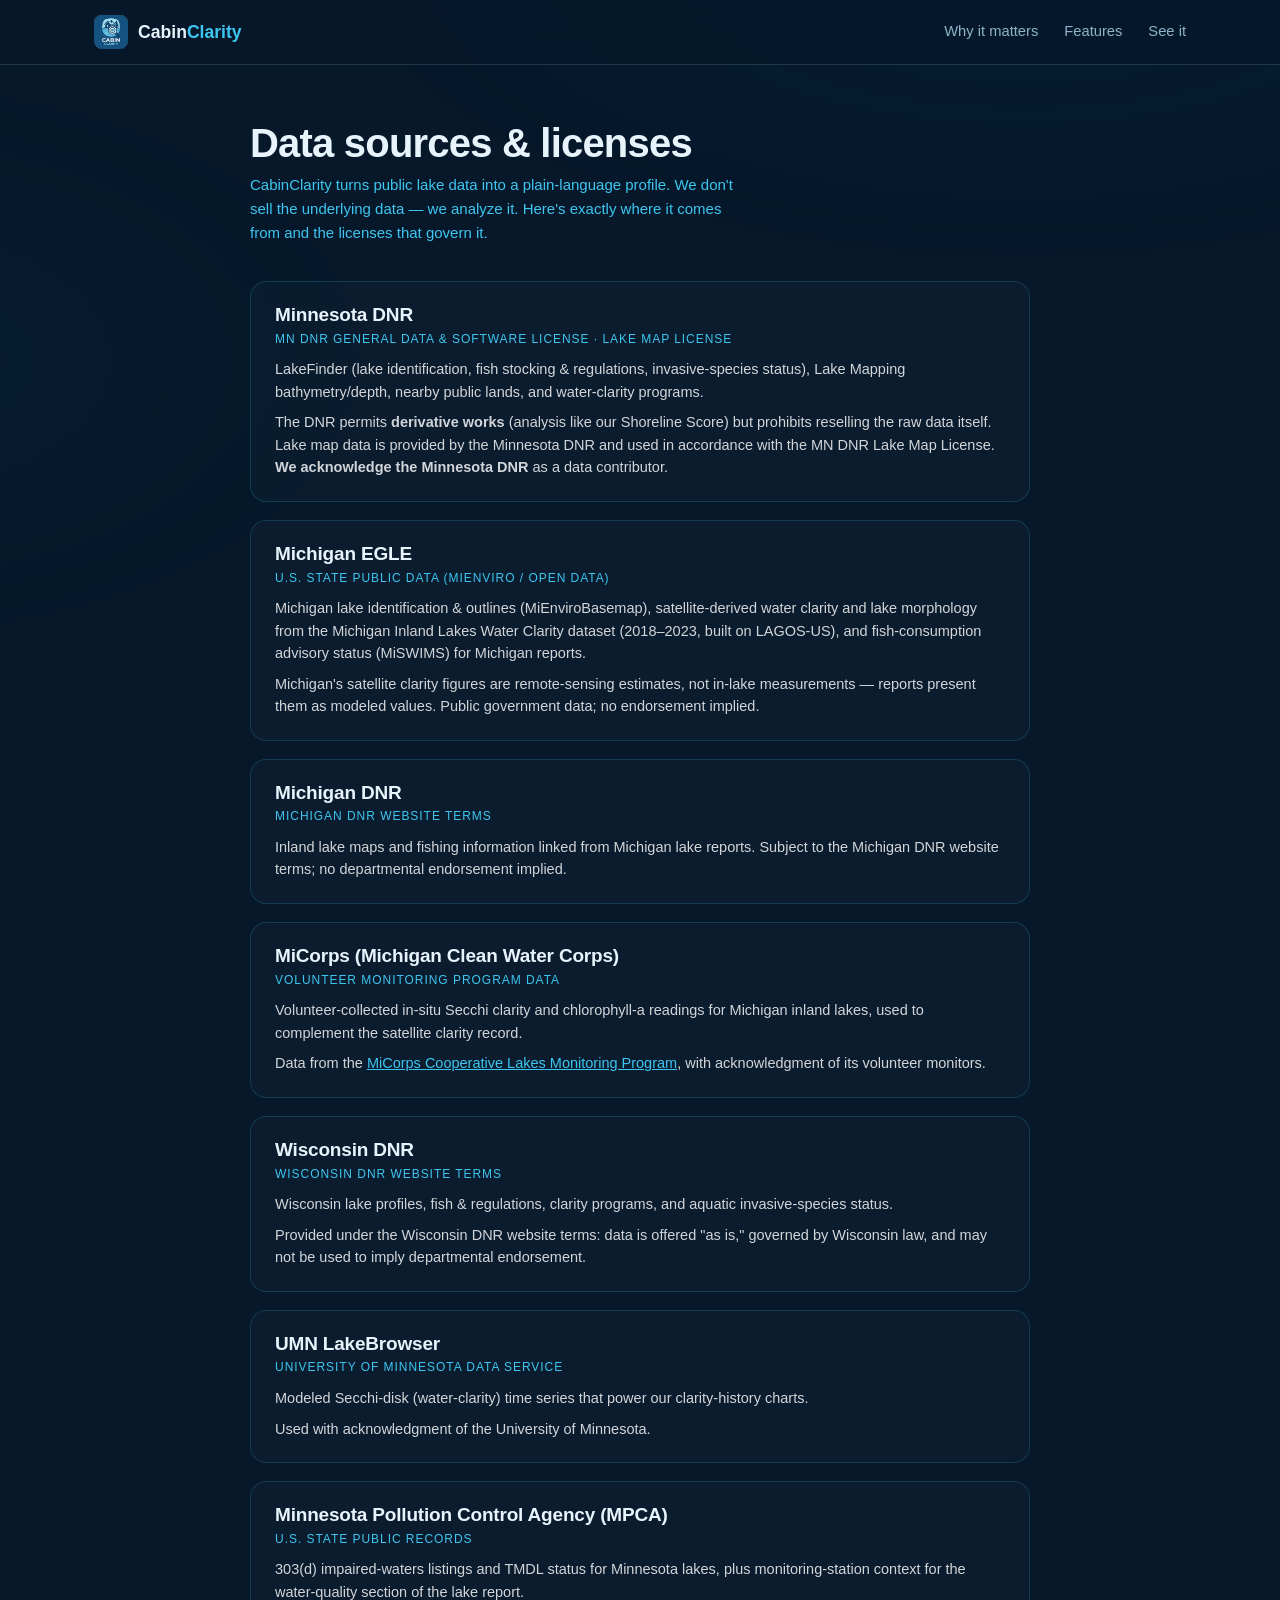
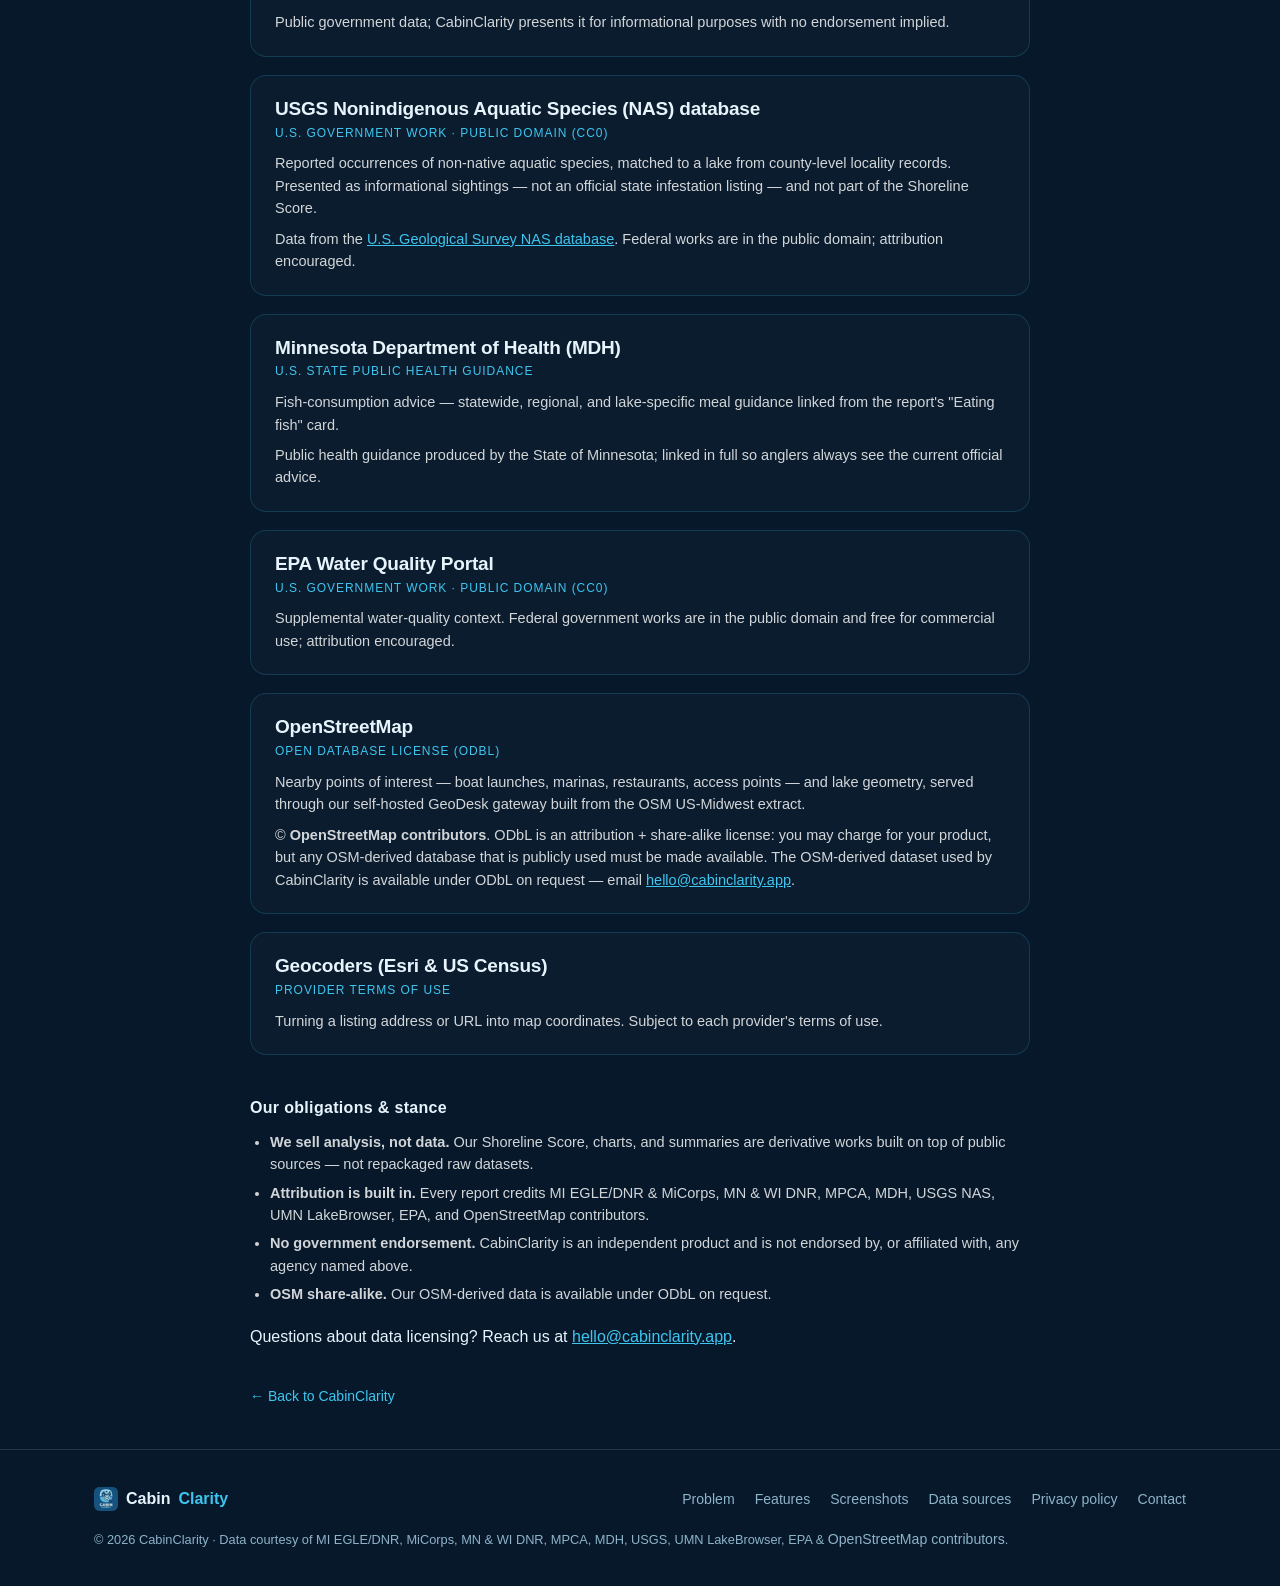
==== commit 676eab49: "SEO" ====
--- a/data-sources.html
+++ b/data-sources.html
@@ -327,27 +327,7 @@
       </article>
     </main>
 
-    <footer class="footer">
-      <div class="container footer-inner">
-        <div class="footer-brand">
-          <img src="assets/icon.png" alt="" width="24" height="24" /> Cabin<b
-            >Clarity</b
-          >
-        </div>
-        <nav aria-label="Footer">
-          <a href="index.html#problem">Problem</a>
-          <a href="index.html#features">Features</a>
-          <a href="index.html#screens">Screenshots</a>
-          <a href="data-sources.html">Data sources</a>
-          <a href="privacy.html">Privacy policy</a>
-          <a href="mailto:hello@cabinclarity.app">Contact</a>
-        </nav>
-        <small>
-          © 2026 CabinClarity · Data courtesy of MI EGLE/DNR, MiCorps, MN
-          &amp; WI DNR, MPCA, MDH, USGS, UMN LakeBrowser, EPA &amp;
-          OpenStreetMap contributors.
-        </small>
-      </div>
-    </footer>
+    <footer class="footer" data-footer></footer>
+    <script src="script.js" defer></script>
   </body>
 </html>
